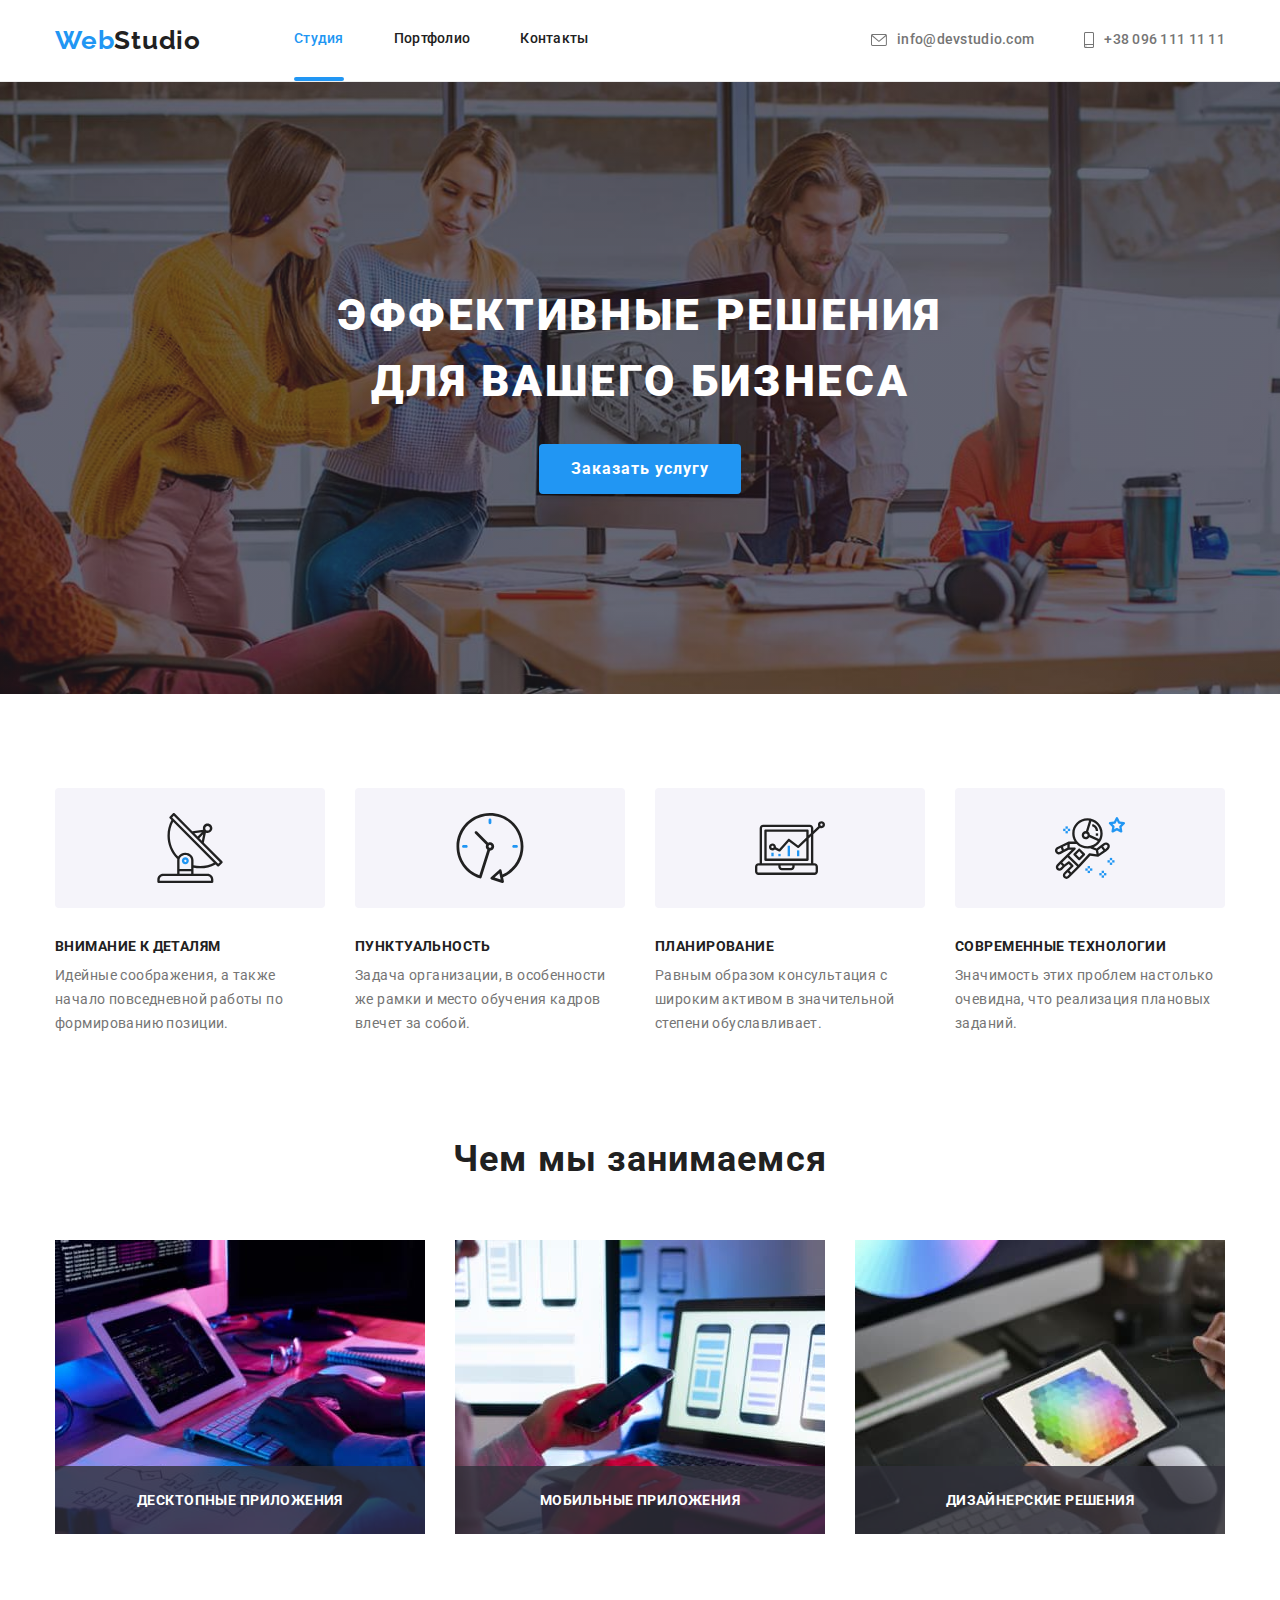
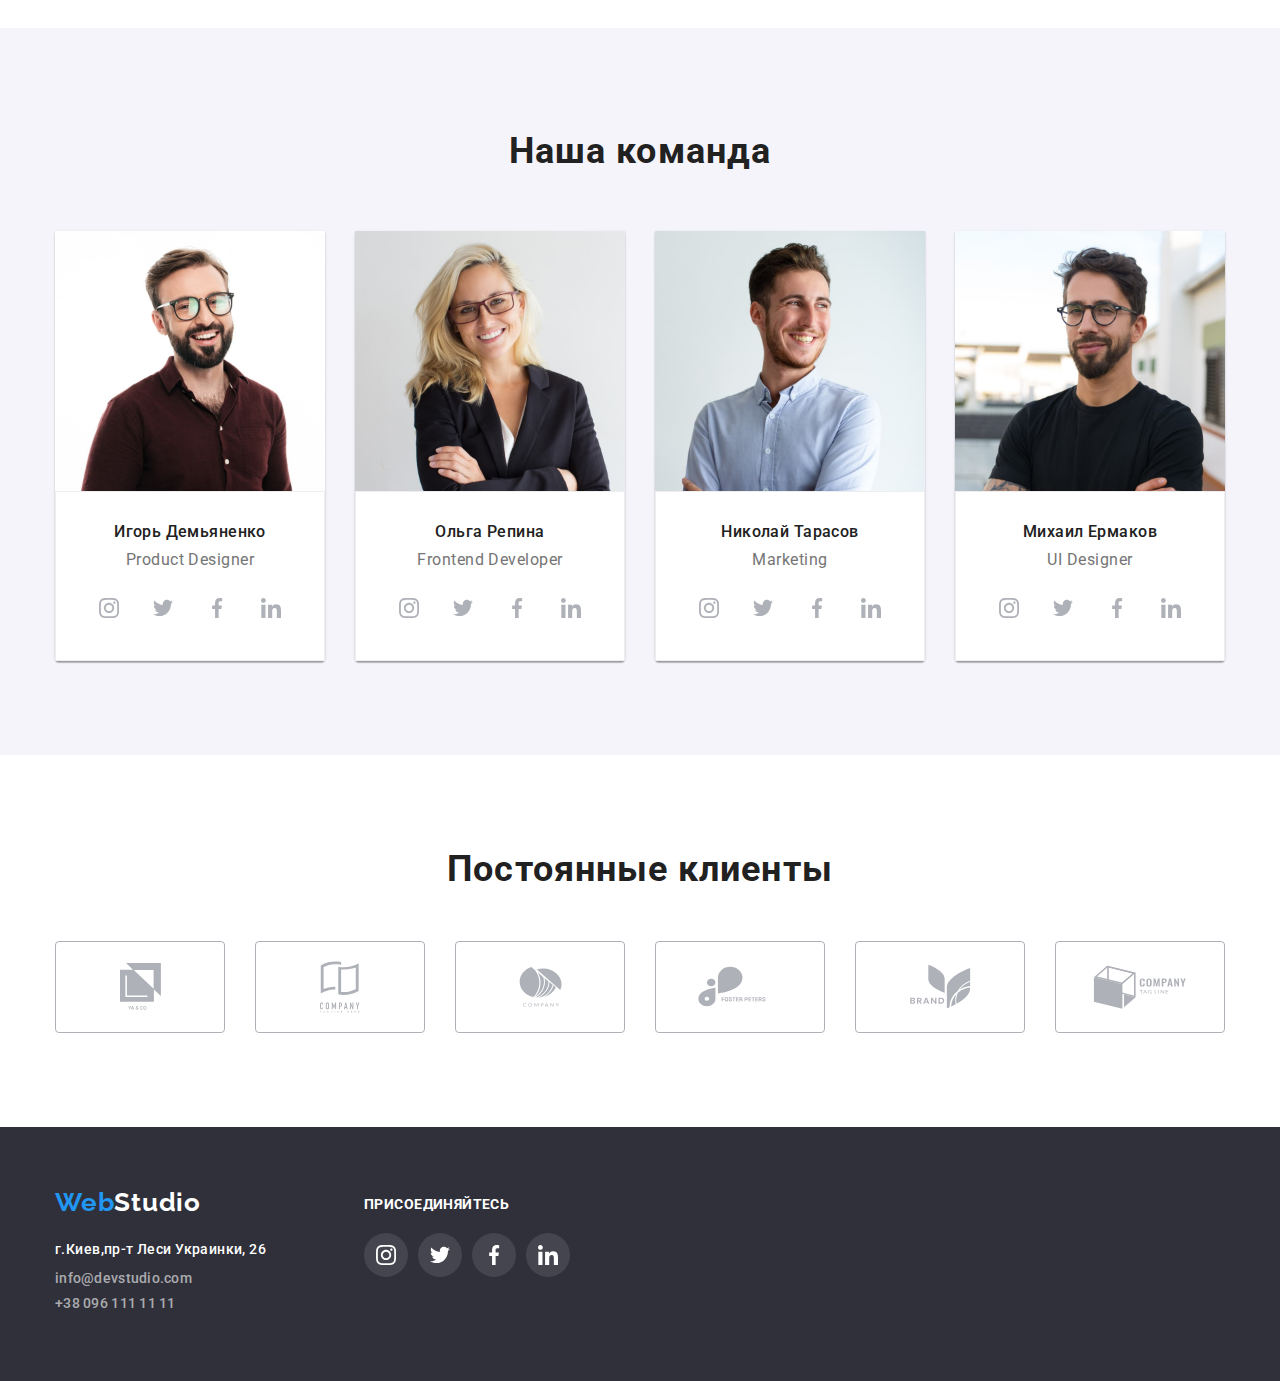
==== index.html @ a9af6336 "123" ====
<!DOCTYPE html>
<html lang="ru">

<head>
    <meta charset="UTF-8">
    <meta http-equiv="X-UA-Compatible" content="IE=edge">
    <meta name="viewport" content="width=device-width, initial-scale=1.0">
    <title>Web Studio</title>
    <link rel="stylesheet"
        href="https://cdnjs.cloudflare.com/ajax/libs/modern-normalize/1.0.0/modern-normalize.min.css" />
    <link rel="preconnect" href="https://fonts.gstatic.com">
    <link rel="preconnect" href="https://fonts.gstatic.com">
    <link
        href="https://fonts.googleapis.com/css2?family=Oleo+Script&family=Raleway:wght@700&family=Roboto:wght@400;500;700;900&display=swap"
        rel="stylesheet">

    <link rel="stylesheet" href="./style.css/style.css">
</head>

<body>
    <header class="header">
        <div class="section">
            <nav class="nav">

                <a href="./index.html" class="logo"><span class="logo-web">Web</span><span
                        class="logo-studio">Studio</span></a>
                <ul class="menu">
                    <li><a href="./index.html" class="current">Студия</a></li>
                    <li><a href="./pages/portfolio.html">Портфолио</a></li>
                    <li><a href="">Контакты</a></li>
                </ul>

            </nav>
            <a href="mailto:info@devstudio.com" class="telma-item"><svg class="telma-icon" width="16" height="12">
                    <use href="./icons/symbol-defs.svg#icon-envelope"></use>
                </svg> info@devstudio.com</a>
            <a href="tel:+380961111111" class="telma-item"><svg class="telma-icon" width="10" height="16">
                    <use href="./icons/symbol-defs.svg#icon-smartphone"></use>
                </svg> +38 096 111 11 11</a>
        </div>
    </header>
    <main>
        <div data-modal class="backdrop is-hidden">
            <div class="modal">
                <button data-modal-close type="button" class="exit">X</button>
            </div>
        </div>
        <section class="hero-section hero-bg">
            <div class="section">
                <h1 class="h1">Эффективные решения для вашего бизнеса</h1>
                <button data-modal-open type="button" class="h1-button">
                    <div class="h1-text">Заказать услугу </div>

                </button>
            </div>
        </section>
        <!-- <h2>Наши достоинства</h2> -->

        <section class="section-one">
            <div class="section">
                <ul class="worhy">
                    <li class="worhy-items">
                        <div class="dignity-svg"><svg class="dignity-icon" width="70" height="70">
                                <use href="./icons/symbol-defs.svg#icon-antenna-1-1"></use>
                            </svg></div>
                        <div class="worhy-h-p">
                            <h3 class="dignity-li">Внимание к деталям</h3>
                            <p> Идейные соображения, а также начало повседневной работы по
                                формированию
                                позиции.</p>
                        </div>
                    </li>
                    <li class="worhy-items">
                        <div class="dignity-svg"><svg class="dignity-icon" width="70" height="70">
                                <use href="./icons/symbol-defs.svg#icon-clock-1-1"></use>
                            </svg></div>
                        <div class="worhy-h-p">
                            <h3 class="dignity-li">Пунктуальность</h3>
                            <p> Задача организации, в особенности же рамки и место обучения кадров влечет
                                за
                                собой.</p>
                        </div>
                    </li>
                    <li class="worhy-items">
                        <div class="dignity-svg"><svg class="dignity-icon" width="70" height="70">
                                <use href="./icons/symbol-defs.svg#icon-diagram-1-1"></use>
                            </svg></div>
                        <div class="worhy-h-p">
                            <h3 class="dignity-li">Планирование</h3>
                            <p> Равным образом консультация с широким активом в значительной степени
                                обуславливает.</p>
                        </div>
                    </li>
                    <li class="worhy-items">
                        <div class="dignity-svg"><svg class="dignity-icon" width="70" height="70">
                                <use href="./icons/symbol-defs.svg#icon-astronaut-1-1"></use>
                            </svg></div>
                        <div class="worhy-h-p">
                            <h3 class="dignity-li">Современные технологии</h3>
                            <p> Значимость этих проблем настолько очевидна, что реализация
                                плановых
                                заданий.</p>
                        </div>
                    </li>

                </ul>
            </div>
        </section>
        <section class="section-two">
            <div class="section">
                <h2 class="h2">Чем мы занимаемся</h2>

                <ul class="work-foto">
                    <li class="foto"><img src="./images/work1.jpg" width="370" alt="Чёт печатает">
                        <div class="p-hero">Десктопные приложения</div>
                    </li>
                    <li class="foto"><img src="./images/work2.jpg" width="370" alt="Выбираем фон для смартфона">
                        <div class="p-hero">Мобильные приложения</div>
                    </li>
                    <li class="foto"><img src="./images/work3.jpg" width="370" alt="Выбирает цвет карандаша">
                        <div class="p-hero">Дизайнерские решения</div>
                    </li>
                </ul>
            </div>
        </section>
        <section class="section-thre">
            <div class="section">
                <h2 class="h2">Наша команда</h2>

                <ul class="team">
                    <li class="team-foto">
                        <img src="./images/team/igor.jpg" width="270" alt="Product Designer">
                        <div class="team-hp">
                            <h3 class="team-name">Игорь Демьяненко</h3>
                            <p lang="en" class="team-p">Product Designer</p>

                            <ul class="soc-list">
                                <li class="soc-icon-item">
                                    <a href="#" class="soc-icon-link" rel="noreferrer noopener"><svg class="soc-icon"
                                            width="20px" height="20px">
                                            <use href="./icons/symbol-defs.svg#icon-instagram-2-1"></use>
                                        </svg></a>
                                </li>
                                <li class="soc-icon-item">
                                    <a href="#" class="soc-icon-link" rel="noreferrer noopener"><svg class="soc-icon"
                                            width="20px" height="20px">
                                            <use href="./icons/symbol-defs.svg#icon-twitter-1-1"></use>
                                        </svg></a>
                                </li>
                                <li class="soc-icon-item">
                                    <a href="#" class="soc-icon-link" rel="noreferrer noopener"><svg class="soc-icon"
                                            width="20px" height="20px">
                                            <use href="./icons/symbol-defs.svg#icon-facebook-1-1"></use>
                                        </svg></a>
                                </li>
                                <li class="soc-icon-item">
                                    <a href="#" class="soc-icon-link" rel="noreferrer noopener"><svg class="soc-icon"
                                            width="20px" height="20px">
                                            <use href="./icons/symbol-defs.svg#icon-linkedin-1-1"></use>
                                        </svg></a>
                                </li>
                            </ul>
                        </div>
                    </li>
                    <li class="team-foto">
                        <img src="./images/team/ol6ga.jpg" width="270" alt="Frontend Developer">
                        <div class="team-hp">
                            <h3 class="team-name">Ольга Репина</h3>
                            <p lang="en" class="team-p">Frontend Developer</p>
                            <ul class="soc-list">
                                <li class="soc-icon-item">
                                    <a href="#" class="soc-icon-link rel=" noreferrer noopener""><svg class="soc-icon"
                                            width="20px" height="20px">
                                            <use href="./icons/symbol-defs.svg#icon-instagram-2-1"></use>
                                        </svg></a>
                                </li>
                                <li class="soc-icon-item">
                                    <a href="#" class="soc-icon-link" rel="noreferrer noopener"><svg class="soc-icon"
                                            width="20px" height="20px">
                                            <use href="./icons/symbol-defs.svg#icon-twitter-1-1"></use>
                                        </svg></a>
                                </li>
                                <li class="soc-icon-item">
                                    <a href="#" class="soc-icon-link" rel="noreferrer noopener"><svg class="soc-icon"
                                            width="20px" height="20px">
                                            <use href="./icons/symbol-defs.svg#icon-facebook-1-1"></use>
                                        </svg></a>
                                </li>
                                <li class="soc-icon-item">
                                    <a href="#" class="soc-icon-link" rel="noreferrer noopener"><svg class="soc-icon"
                                            width="20px" height="20px">
                                            <use href="./icons/symbol-defs.svg#icon-linkedin-1-1"></use>
                                        </svg></a>
                                </li>
                            </ul>
                        </div>

                    </li>
                    <li class="team-foto">
                        <img src="./images/team/nikolay.jpg" width="270" alt="Marketing">
                        <div class="team-hp">
                            <h3 class="team-name">Николай Тарасов</h3>
                            <p lang="en" class="team-p">Marketing</p>
                            <ul class="soc-list">
                                <li class="soc-icon-item">
                                    <a href="#" class="soc-icon-link" rel="noreferrer noopener"><svg class="soc-icon"
                                            width="20px" height="20px">
                                            <use href="./icons/symbol-defs.svg#icon-instagram-2-1"></use>
                                        </svg></a>
                                </li>
                                <li class="soc-icon-item">
                                    <a href="#" class="soc-icon-link" rel="noreferrer noopener"><svg class="soc-icon"
                                            width="20px" height="20px">
                                            <use href="./icons/symbol-defs.svg#icon-twitter-1-1"></use>
                                        </svg></a>
                                </li>
                                <li class="soc-icon-item">
                                    <a href="#" class="soc-icon-link" rel="noreferrer noopener"><svg class="soc-icon"
                                            width="20px" height="20px">
                                            <use href="./icons/symbol-defs.svg#icon-facebook-1-1"></use>
                                        </svg></a>
                                </li>
                                <li class="soc-icon-item">
                                    <a href="#" class="soc-icon-link" rel="noreferrer noopener"><svg class="soc-icon"
                                            width="20px" height="20px">
                                            <use href="./icons/symbol-defs.svg#icon-linkedin-1-1"></use>
                                        </svg></a>
                                </li>
                            </ul>
                        </div>
                    </li>
                    <li class="team-foto">
                        <img src="./images/team/mixaH9.jpg" width="270" alt="UI Designer">
                        <div class="team-hp">
                            <h3 class="team-name">Михаил Ермаков</h3>
                            <p lang="en" class="team-p">UI Designer</p>
                            <ul class="soc-list">
                                <li class="soc-icon-item">
                                    <a href="#" class="soc-icon-link" rel="noreferrer noopener"><svg class="soc-icon"
                                            width="20px" height="20px">
                                            <use href="./icons/symbol-defs.svg#icon-instagram-2-1"></use>
                                        </svg></a>
                                </li>
                                <li class="soc-icon-item">
                                    <a href="#" class="soc-icon-link" rel="noreferrer noopener"><svg class="soc-icon"
                                            width="20px" height="20px">
                                            <use href="./icons/symbol-defs.svg#icon-twitter-1-1"></use>
                                        </svg></a>
                                </li>
                                <li class="soc-icon-item">
                                    <a href="#" class="soc-icon-link" rel="noreferrer noopener"><svg class="soc-icon"
                                            width="20px" height="20px">
                                            <use href="./icons/symbol-defs.svg#icon-facebook-1-1"></use>
                                        </svg></a>
                                </li>
                                <li class="soc-icon-item">
                                    <a href="#" class="soc-icon-link" rel="noreferrer noopener"><svg class="soc-icon"
                                            width="20px" height="20px">
                                            <use href="./icons/symbol-defs.svg#icon-linkedin-1-1"></use>
                                        </svg></a>
                                </li>
                            </ul>
                        </div>
                    </li>
                </ul>
            </div>
        </section>
        <section class="my-clients">
            <div class="section">
                <h2 class="my-clients-h2">Постоянные клиенты</h2>
                <ul class="clients">
                    <li class="clients-item"><a href="#" class="clients-link" rel="noreferrer noopener">
                            <svg class="clients-icon" width="41" height="47">
                                <use href="./icons/symbol-defs.svg#icon-group-1"></use>
                            </svg></a></li>
                    <li class="clients-item"><a href="#" class="clients-link" rel="noreferrer noopener">
                            <svg class="clients-icon" width="40" height="52">
                                <use href="./icons/symbol-defs.svg#icon-group-1-1"></use>
                            </svg></a></li>
                    <li class="clients-item"><a href="#" class="clients-link" rel="noreferrer noopener">
                            <svg class="clients-icon" width="43" height="41">
                                <use href="./icons/symbol-defs.svg#icon-group-2-1"></use>
                            </svg></a></li>
                    <li class="clients-item"><a href="#" class="clients-link" rel="noreferrer noopener"><svg
                                class="clients-icon" width="84" height="41">
                                <use href="./icons/symbol-defs.svg#icon-group-3-1"></use>
                            </svg></a></li>
                    <li class="clients-item"><a href="#" class="clients-link" rel="noreferrer noopener">
                            <svg class="clients-icon" width="63" height="45">
                                <use href="./icons/symbol-defs.svg#icon-group-4-1"></use>
                            </svg></a></li>
                    <li class="clients-item"><a href="#" class="clients-link" rel="noreferrer noopener">
                            <svg class="clients-icon" width="94" height="44">
                                <use href="./icons/symbol-defs.svg#icon-group-5-1"></use>
                            </svg></a></li>
                </ul>
            </div>
        </section>
    </main>
    <footer class="footer">
        <div class="section">
            <div class="footer-addres">

                <a href="./index.html" class="logo"><span class="logo-web">Web</span><span
                        class="logo-studio">Studio</span></a>

                <address>
                    <a href="https://goo.gl/maps/wHTxwDvzceps6cKY9" target="_blank" rel="noreferrer noopener"
                        class="addres" rel="noreferrer noopener">г.Киев,пр-т
                        Леси Украинки, 26
                    </a>
                </address>

                <ul>
                    <li> <a href="mailto:info@devstudio.com" rel="noreferrer noopener">info@devstudio.com</a> </li>
                    <li><a href="tel:+380961111111" rel="noreferrer noopener">+38 096 111 11 11</a></li>
                </ul>
            </div>
            <div class="footer-soc">
                <p class="footer-p">присоединяйтесь</p>
                <ul class="soc-list">
                    <li class="footer-soc-icon-item">
                        <a href="#" class="footer-soc-icon-link" rel="noreferrer noopener"><svg class="footer-soc-icon"
                                width="20px" height="20px">
                                <use href="./icons/symbol-defs.svg#icon-instagram-2-1"></use>
                            </svg></a>
                    </li>
                    <li class="footer-soc-icon-item">
                        <a href="#" class="footer-soc-icon-link" rel="noreferrer noopener"><svg class="footer-soc-icon"
                                width="20px" height="20px">
                                <use href="./icons/symbol-defs.svg#icon-twitter-1-1"></use>
                            </svg></a>
                    </li>
                    <li class="footer-soc-icon-item">
                        <a href="#" class="footer-soc-icon-link" rel="noreferrer noopener"><svg class="footer-soc-icon"
                                width="20px" height="20px">
                                <use href="./icons/symbol-defs.svg#icon-facebook-1-1"></use>
                            </svg></a>
                    </li>
                    <li class="footer-soc-icon-item">
                        <a href="#" class="footer-soc-icon-link" rel="noreferrer noopener"><svg class="footer-soc-icon"
                                width="20px" height="20px">
                                <use href="./icons/symbol-defs.svg#icon-linkedin-1-1"></use>
                            </svg></a>
                    </li>
                </ul>
            </div>
        </div>
    </footer>
    <script src="./modal.js">
    </script>
</body>

</html>
---- style.css/style.css ----
:root {
  --hero-font: 'Roboto', sans-serif;
  --logo-font: 'Raleway', sans-serif;
  --hero-cl: #ffffff;
  --a-focus-cl: #2196f3;
  --h-and-li-cl: #212121;
  --background-header: #ffffff;
  --background-footer: #2f303a;
  --body-cl: #757575;
  --worhy-items: 4;
  --background: #2f303a;
  --work-foto: 3;
  --team-foto: 4;
  --bg: #e5e5e5;
  --bg-team: #f5f4fa;
  --services-button: 5;
  --services-item: 3;
}

body {
  font-family: var(--hero-font);
  font-size: 14px;
  line-height: 1.71;
  letter-spacing: 0.03em;
  color: var(--body-cl);
}

header {
  border-bottom: 1px solid #ececec;
  background-color: var(--background-header);
}
footer {
  background-color: var(--background-footer);
}
footer a {
  color: rgba(255, 255, 255, 0.6);
}
.addres {
  color: var(--background-header);
  font-family: var(--hero-font);
  font-style: normal;
  font-size: 14px;
  line-height: 1.71;
  letter-spacing: 0.03em;
}

a:focus,
a:hover {
  color: var(--a-focus-cl);
}
button:focus,
button:hover {
  box-shadow: 0px 3px 1px rgba(0, 0, 0, 0.1), 0px 1px 2px rgba(0, 0, 0, 0.08),
    0px 2px 2px rgba(0, 0, 0, 0.12);
  color: var(--hero-cl);
  background: var(--a-focus-cl);
  border-radius: 4px;
}
footer a {
  color: rgba(255, 255, 255, 0.6);
  text-decoration: none;
  font-weight: 500;
  font-family: var(--hero-font);
  font-weight: 500;
  font-size: 14px;
  line-height: 1.14;
  letter-spacing: 0.02em;
}
header li a {
  transition-property: background-color, color;
  transition-duration: 250ms;
  transition-timing-function: cubic-bezier(0.4, 0, 0.2, 1);
  color: var(--h-and-li-cl);
  text-decoration: none;
  font-weight: 500;
  font-family: var(--hero-font);
  font-size: 14px;
  line-height: 1.14;
  letter-spacing: 0.02em;
}

header a {
  color: var(--body-cl);
  text-decoration: none;
  font-weight: 500;
  font-family: var(--hero-font);
  font-size: 14px;
  line-height: 1.14;
  letter-spacing: 0.02em;
}

button {
  padding: 6px 22px 6px 22px;
  border: 0px;
  font-weight: 500;
  cursor: pointer;
  font-family: var(--hero-font);
  font-size: 16px;
  line-height: 1.62;
  letter-spacing: 0.03em;
  cursor: pointer;
  background: #f5f4fa;
  border-radius: 4px;
  transition-property: background-color, color, fill;
  transition-duration: 250ms;
  transition-timing-function: cubic-bezier(0.4, 0, 0.2, 1);
}
a {
  text-decoration: none;
}

.logo-web {
  font-family: var(--logo-font);
  font-weight: 700;
  font-size: 26px;
  line-height: 1.19;
  letter-spacing: 0.03em;
  color: var(--a-focus-cl);
}
.logo-studio {
  font-family: var(--logo-font);
  font-weight: 700;
  font-size: 26px;
  line-height: 1.19;
  letter-spacing: 0.03em;
  color: var(--h-and-li-cl);
}
footer .logo-studio {
  color: var(--hero-cl);
}

.h1 {
  font-family: var(--hero-font);
  font-weight: 900;
  font-size: 44px;
  line-height: 1.5;
  text-transform: uppercase;
  text-align: center;
  letter-spacing: 0.06em;
  color: var(--hero-cl);
}
.h1-button {
  font-family: var(--hero-font);
  font-weight: 700;
  font-size: 16px;
  line-height: 1.87;
  letter-spacing: 0.06em;
  color: var(--hero-cl);
  background: #2196f3;
  box-shadow: 0px 4px 4px rgba(0, 0, 0, 0.15);
  border-radius: 4px;
}
.backdrop {
  position: fixed;
  top: 0;
  left: 0;
  z-index: 100;
  backdrop-filter: blur(3px);
  background-color: rgba(0, 0, 0, 0.4);
  width: 100%;
  height: 100%;
}
.modal {
  position: relative;
  width: 520px;
  height: 580px;
  top: 50%;
  left: 50%;
  transform: translate(-50%, -50%);
  background-color: #fff;
}
.exit {
  top: 0;
  right: 0;
  margin-right: 8px;
  margin-top: 8px;
  position: fixed;
  border-radius: 50%;
  color: black;
  border: 1px solid rgba(0, 0, 0, 0.1);
  width: 30px;
  height: 30px;
  padding: 0px;
  background-color: #fff;
}
.is-hidden {
  transition-property: opacity;
  transition-duration: 250ms;
  transition-timing-function: cubic-bezier(0.4, 0, 0.2, 1);
  opacity: 0;
  pointer-events: none;
}

.is-hidden:hover {
  opacity: 1;
}

.hero-section {
  display: flex;
  padding-bottom: 200px;
  padding-top: 200px;
}
.hero-bg {
  max-width: 1600px;
  margin-left: auto;
  margin-right: auto;
  background-image: linear-gradient(
      rgba(47, 48, 58, 0.4),
      rgba(47, 48, 58, 0.4)
    ),
    url('../images/hero-fon.jpg');

  background-repeat: no-repeat;
  background-position: center;
  background-size: cover;
}
.dignity-li {
  font-family: var(--hero-font);
  font-weight: 700;
  font-size: 14px;
  line-height: 1.15;
  letter-spacing: 0.03em;
  text-transform: uppercase;
  color: var(--h-and-li-cl);
}

.h2 {
  margin-bottom: 50px;
  font-family: var(--hero-font);
  font-weight: 700;
  font-size: 36px;
  line-height: 1.66;
  text-align: center;
  letter-spacing: 0.03em;
  color: var(--h-and-li-cl);
}

.team-name {
  font-family: var(--hero-font);
  font-weight: 500;
  font-size: 16px;
  line-height: 1.19;
  text-align: center;
  color: var(--h-and-li-cl);
  margin-bottom: 10px;
}
.team-p {
  font-family: var(--hero-font);
  font-size: 16px;
  line-height: 1.18;
  text-align: center;
  letter-spacing: 0.03em;
  margin-bottom: 16px;
}

.works {
  font-family: var(--hero-font);
  font-weight: 700;
  font-size: 18px;
  margin-bottom: 0px;
  line-height: 2;
  letter-spacing: 0.06em;
  color: var(--h-and-li-cl);
}
.works-p {
  color: black;
  margin-bottom: 0px;
  font-family: var(--hero-font);
  font-size: 16px;
  line-height: 1.87;
}

ul {
  list-style: none;
  padding-left: 0;
  margin: 0;
}

.current {
  color: var(--a-focus-cl);
}

.current::after {
  content: '';
  border: 2px solid var(--a-focus-cl);
  border-radius: 2px;
  position: relative;
  width: 100%;
  top: 27px;
  display: block;
  background-color: var(--a-focus-cl);
}

/* позиционирование */

html {
  box-sizing: border-box;
}

*,
*::before,
*::after {
  box-sizing: inherit;
}

h1,
h2,
h3,
p {
  margin-top: 0px;
  margin-bottom: 0px;
}
img {
  display: block;
  max-width: 100%;
  height: auto;
}

.section {
  width: 1200px;
  padding-left: 15px;
  padding-right: 15px;
  margin-left: auto;
  margin-right: auto;
}
.header .section {
  justify-content: flex-end;
  display: flex;
  align-content: center;
  padding-top: 25px;
  padding-bottom: 25px;
}

.telma-item {
  transition-property: background-color, color;
  transition-duration: 250ms;
  transition-timing-function: cubic-bezier(0.4, 0, 0.2, 1);
  margin-left: 50px;
  display: flex;
  align-items: center;
}
.header .nav {
  align-items: center;
  display: flex;
  margin-right: auto;
}

.logo {
  margin-right: 93px;
}

.h1 {
  margin-bottom: 30px;
  margin-left: auto;
  margin-right: auto;
  max-width: 700px;
}
.hero-section .section {
  padding-top: 0px;
  padding-bottom: 0px;
}

.h1-button {
  min-width: 200px;
  min-height: 50px;
  display: flex;
  align-items: center;
  padding: 10px 32px;
  margin-left: auto;
  margin-right: auto;
}

.menu {
  display: inline-flex;
}

.menu li:not(:last-child) {
  margin-right: 50px;
}

.section-one {
  padding-top: 94px;
  padding-bottom: 94px;
  justify-items: center;
}

.worhy {
  display: flex;
  flex-wrap: wrap;
  justify-content: space-between;
}

.worhy .worhy-items {
  flex-basis: calc((100% - 30px * var(--worhy-items)) / var(--worhy-items));
}

.dignity-li {
  margin-bottom: 0px;
  padding-bottom: 10px;
  margin-right: 30px;
}

.worhy-h-p:not(:last-child) {
  margin-right: 30px;
}

.work-foto {
  display: flex;
  flex-wrap: wrap;
  margin-left: -30px;
}
.p-hero {
  font-family: Roboto;
  font-weight: 700;
  font-size: 14px;
  line-height: 1.14;
  letter-spacing: 0.03em;
  color: #fff;
  display: inline-block;
  position: absolute;
  width: 100%;
  height: 23%;
  bottom: 0;
  left: 0;
  background: rgba(47, 48, 58, 0.8);
  text-transform: uppercase;
  text-align: center;
  padding-top: 27px;
  padding-bottom: 27px;
}
.foto {
  position: relative;
  margin-left: 30px;
  flex-basis: calc((100% - 30px * var(--work-foto)) / var(--work-foto));
}
.section-two .section {
  padding-right: 15px;
  padding-left: 15px;
}
.section-two {
  padding-bottom: 94px;
}
.team {
  display: flex;
  flex-wrap: wrap;
}
.team:last-child {
  margin-right: -30px;
}
.section-thre {
  background: #f5f4fa;
  padding-top: 94px;
  padding-bottom: 94px;
}

.team-foto {
  box-shadow: 0px 1px 3px rgba(0, 0, 0, 0.12), 0px 1px 1px rgba(0, 0, 0, 0.14),
    0px 2px 1px rgba(0, 0, 0, 0.2);
  text-align: center;
  background-color: #fff;
  max-width: 270px;
  box-shadow: 0px 1px 3px rgba(0, 0, 0, 0.12), 0px 1px 1px rgba(0, 0, 0, 0.14),
    0px 2px 1px rgba(0, 0, 0, 0.2);
  border-radius: 0px 0px 4px 4px;
  flex-basis: calc((100% - 30px * var(--team-foto)) / var(--team-foto));
}
.portfolio-link:hover,
.portfolio-link:focus {
  box-shadow: 0px 1px 1px rgba(0, 0, 0, 0.12), 0px 4px 4px rgba(0, 0, 0, 0.06),
    1px 4px 6px rgba(0, 0, 0, 0.16);
}
.portfolio-link {
  transition-property: box-shadow;
  transition-duration: 250ms;
  transition-timing-function: cubic-bezier(0.4, 0, 0.2, 1);
  display: block;
}
.position {
  overflow: hidden;
  position: relative;
}
.p-block {
  position: absolute;
  bottom: 0;
  width: 100%;
  padding: 63px 24px 63px 24px;
  background-color: rgba(33, 150, 243, 0.9);
  font-family: Roboto;
  font-size: 18px;
  line-height: 1.56;
  letter-spacing: 0.03em;
  color: #ffffff;
  transform: translateY(100%);
  transition-property: transform;
  transition-duration: 250ms;
  transition-timing-function: cubic-bezier(0.4, 0, 0.2, 1);
}
.services-item:hover .p-block {
  transform: translateY(0);
}
.team-foto:not(:first-child) {
  margin-left: 30px;
}

.bg {
  background-color: var(--bg);
}
.footer .section {
  display: flex;
}
.footer {
  padding-top: 60px;
  padding-bottom: 60px;
}

.footer .logo {
  padding-bottom: 20px;
}
.footer-addres a {
  transition-property: background-color, color;
  transition-duration: 250ms;
  transition-timing-function: cubic-bezier(0.4, 0, 0.2, 1);
  display: flex;
  padding-bottom: 9px;
}

.services-button {
  justify-content: center;
  flex-wrap: wrap;
  display: flex;
  margin-bottom: 50px;
}
.services-button .button:not(:first-child) {
  margin-left: 8px;
}

.section-services {
  padding-top: 94px;
  background: white;
  padding-bottom: 94px;
}
.services-ul {
  display: grid;
  grid-template-columns: 1fr 1fr 1fr;
  grid-gap: 30px;
}
.services-hp {
  border: 1px solid #eeeeee;
  padding-left: 24px;
  padding-top: 20px;
  padding-bottom: 20px;
}

.team-hp {
  padding-bottom: 30px;
  padding-top: 30px;
  flex-direction: column;
  display: flex;
  border: 1px solid #eeeeee;
}
.my-clients {
  padding-top: 94px;
  padding-bottom: 94px;
}
.my-clients-h2 {
  margin-bottom: 50px;
  font-family: var(--hero-font);
  font-weight: 700;
  font-size: 36px;
  line-height: 1.66;
  text-align: center;
  letter-spacing: 0.03em;
  color: var(--h-and-li-cl);
}
.clients {
  display: inline-flex;
  margin-right: -30px;
  flex-wrap: wrap;
}
.clients-item {
  width: 170px;
  height: 92px;
  margin-right: 30px;
}
.clients-link {
  transition-property: border, fill, color;
  transition-duration: 250ms;
  transition-timing-function: cubic-bezier(0.4, 0, 0.2, 1);
  border: 1px solid #afb1b8;
  border-radius: 4px;
  display: flex;
  justify-content: center;
  align-items: center;
  width: 100%;
  height: 100%;
  fill: #afb1b8;
}
.clients-icon {
  transition-property: border, fill, color;
  transition-duration: 250ms;
  transition-timing-function: cubic-bezier(0.4, 0, 0.2, 1);
}
.clients-link:focus .clients-icon,
.clients-link:hover .clients-icon {
  fill: var(--a-focus-cl);
}
.clients-link:hover,
.clients-link:focus {
  fill: var(--a-focus-cl);
  border: 1px solid var(--a-focus-cl);
}
.telma-icon {
  fill: currentColor;
  margin-right: 10px;
}
.my-clients-h2 {
  font-weight: 700;
  size: 36px;
  line-height: 1.16;
  letter-spacing: 0.03em;
}
.dignity-svg {
  display: flex;
  width: 270px;
  height: 120px;
  background: #f5f4fa;
  border-radius: 4px;
  justify-content: center;
  align-items: center;
  margin-bottom: 30px;
}

.soc-list {
  justify-content: center;
  display: inline-flex;
}
.soc-icon-item {
  width: 44px;
}

.soc-icon-item:not(:last-child) {
  margin-right: 10px;
}

.soc-icon-link {
  display: flex;
  align-items: center;
  justify-content: center;
  width: 100%;
  height: 44px;
  border-radius: 50%;
  background-color: var(--hero-cl);
  color: var(--a-focus-cl);
  transition-property: background-color, fill, color;
  transition-duration: 250ms;
  transition-timing-function: cubic-bezier(0.4, 0, 0.2, 1);
}
.soc-icon-link:focus .soc-icon,
.soc-icon-link:hover .soc-icon {
  fill: currentColor;
}
.soc-icon {
  fill: #afb1b8;
}
.soc-icon-link:focus,
.soc-icon-link:hover {
  background-color: var(--a-focus-cl);
  color: var(--hero-cl);
}
.footer-p {
  text-transform: uppercase;
  font-size: 14px;
  line-height: 1.14;
  margin-top: 10px;
  font-weight: 700;
  margin-bottom: 20px;
  color: var(--hero-cl);
}

.footer-addres {
  margin-right: 70px;
}

.footer-soc-icon-link {
  display: flex;
  align-items: center;
  justify-content: center;
  width: 100%;
  height: 44px;
  border-radius: 50%;
  background: rgba(255, 255, 255, 0.1);
  color: var(--a-focus-cl);
  transition-property: background-color, color, fill;
  transition-duration: 250ms;
  transition-timing-function: cubic-bezier(0.4, 0, 0.2, 1);
}
.footer-soc-icon-link:focus .footer-soc-icon,
.footer-soc-icon-link:hover .footer-soc-icon {
  fill: currentColor;
}
.footer-soc-icon {
  fill: var(--hero-cl);
}
.footer-soc-icon-link:focus,
.footer-soc-icon-link:hover {
  background-color: var(--a-focus-cl);
  color: var(--hero-cl);
}
.footer-soc-icon-item {
  width: 44px;
}

.footer-soc-icon-item:not(:last-child) {
  margin-right: 10px;
}
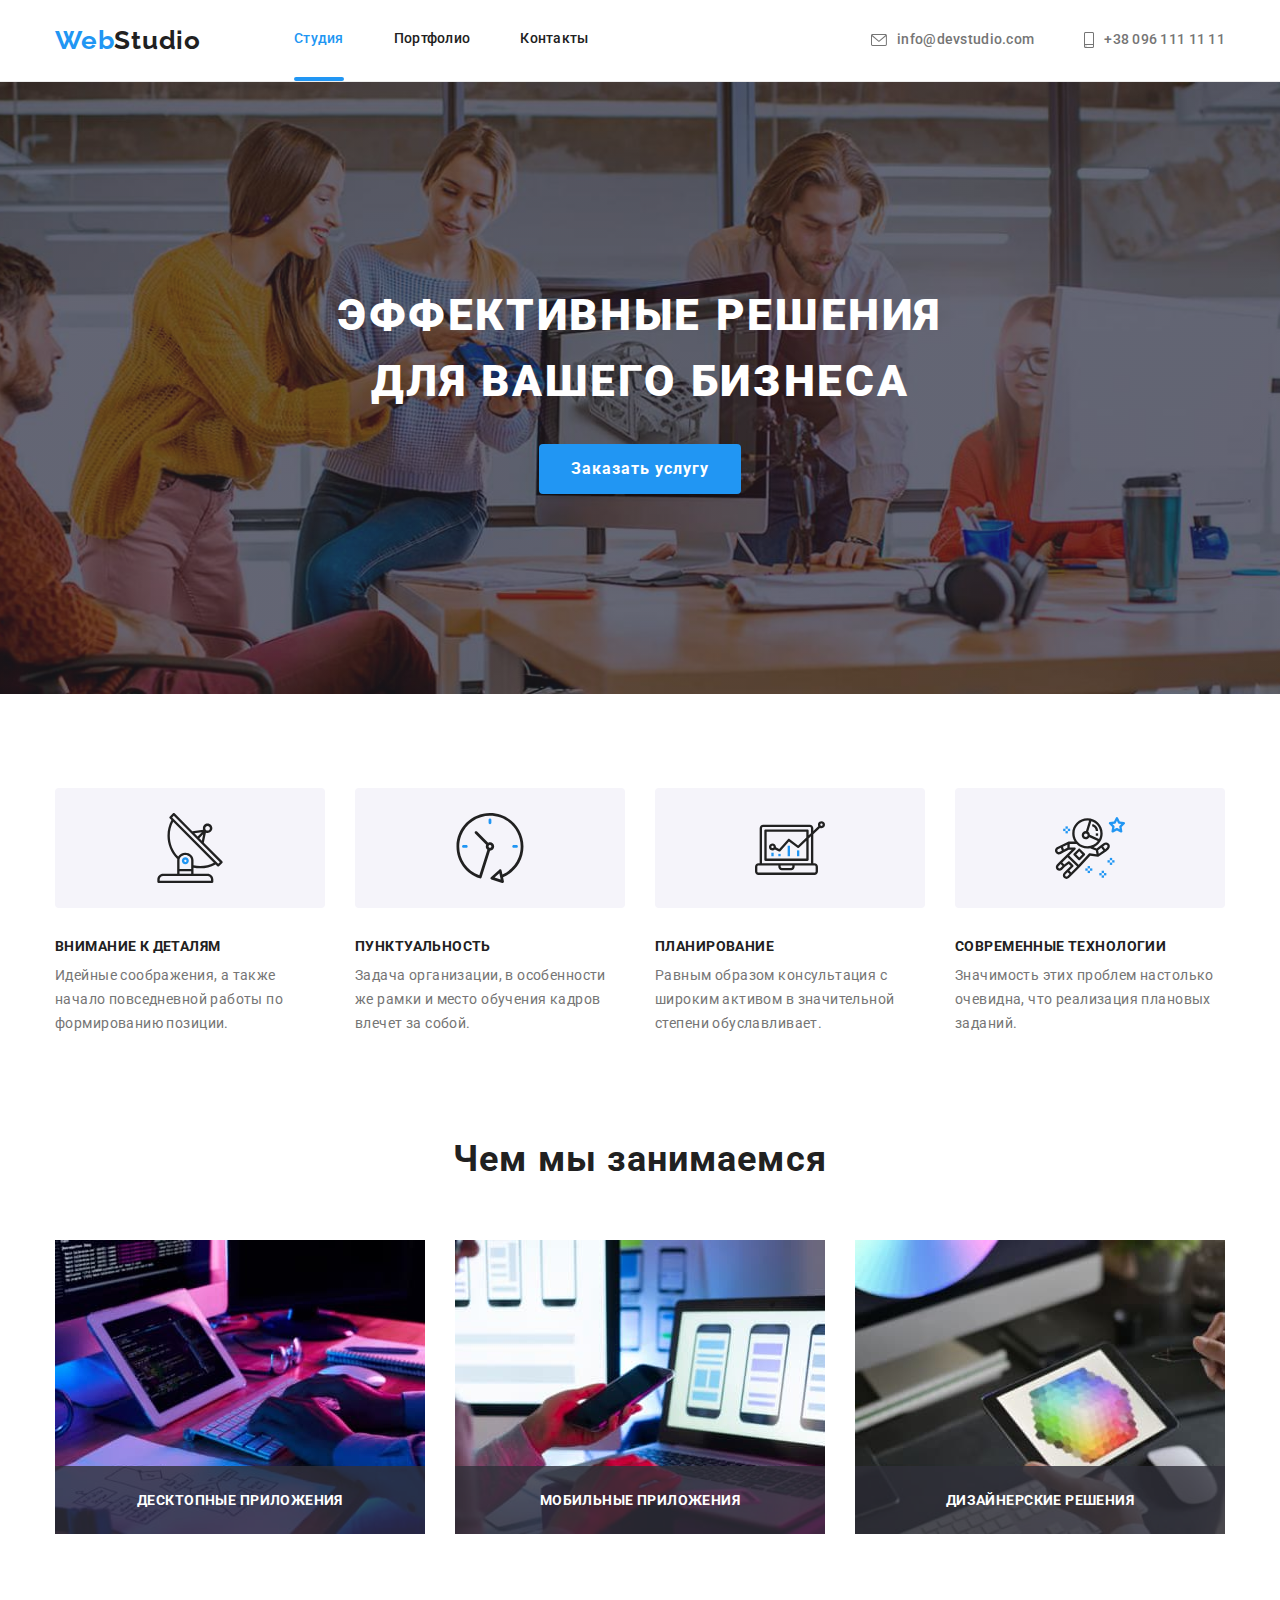
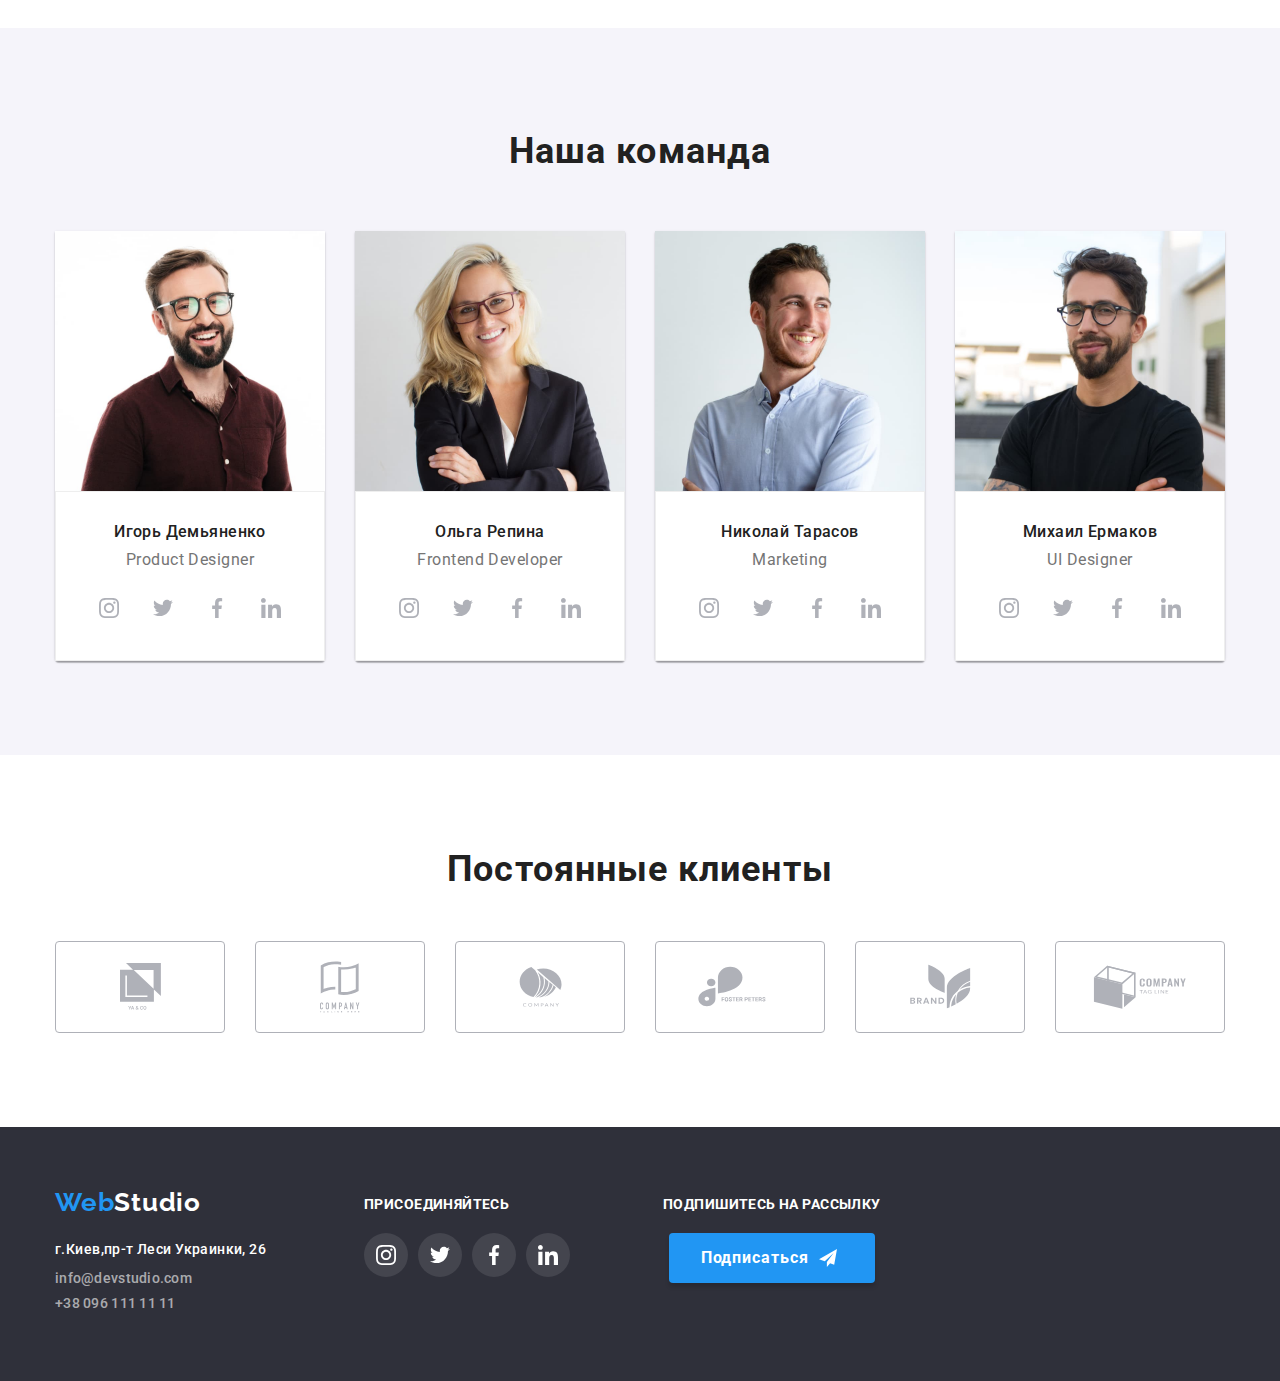
==== commit 8165dbb4: "123" ====
--- a/index.html
+++ b/index.html
@@ -345,6 +345,17 @@
                     </li>
                 </ul>
             </div>
+            <div class="footer-form">
+                <p class="footer-p">Подпишитесь на рассылку</p>
+                <button type="button" class="h1-button">
+                    <div class="h1-text">Подписаться</div>
+                    <svg width="24px" height="30px" class="button-icon">
+                        <use href="./icons/symbol-defs.svg#icon-telegram"></use>
+                    </svg>
+                </button>
+
+
+            </div>
         </div>
     </footer>
     <script src="./modal.js">
--- a/style.css/style.css
+++ b/style.css/style.css
@@ -56,6 +56,10 @@
   background: var(--a-focus-cl);
   border-radius: 4px;
 }
+.exit:focus,
+.exit:hover {
+  border-radius: 50%;
+}
 footer a {
   color: rgba(255, 255, 255, 0.6);
   text-decoration: none;
@@ -140,6 +144,8 @@
   color: var(--hero-cl);
 }
 .h1-button {
+  align-items: center;
+  justify-content: center;
   font-family: var(--hero-font);
   font-weight: 700;
   font-size: 16px;
@@ -680,7 +686,9 @@
 .footer-addres {
   margin-right: 70px;
 }
-
+.footer-soc {
+  margin-right: 93px;
+}
 .footer-soc-icon-link {
   display: flex;
   align-items: center;
@@ -713,3 +721,10 @@
 .footer-soc-icon-item:not(:last-child) {
   margin-right: 10px;
 }
+.footer-form {
+}
+
+.button-icon {
+  margin-left: 10px;
+  padding-top: 6px;
+}
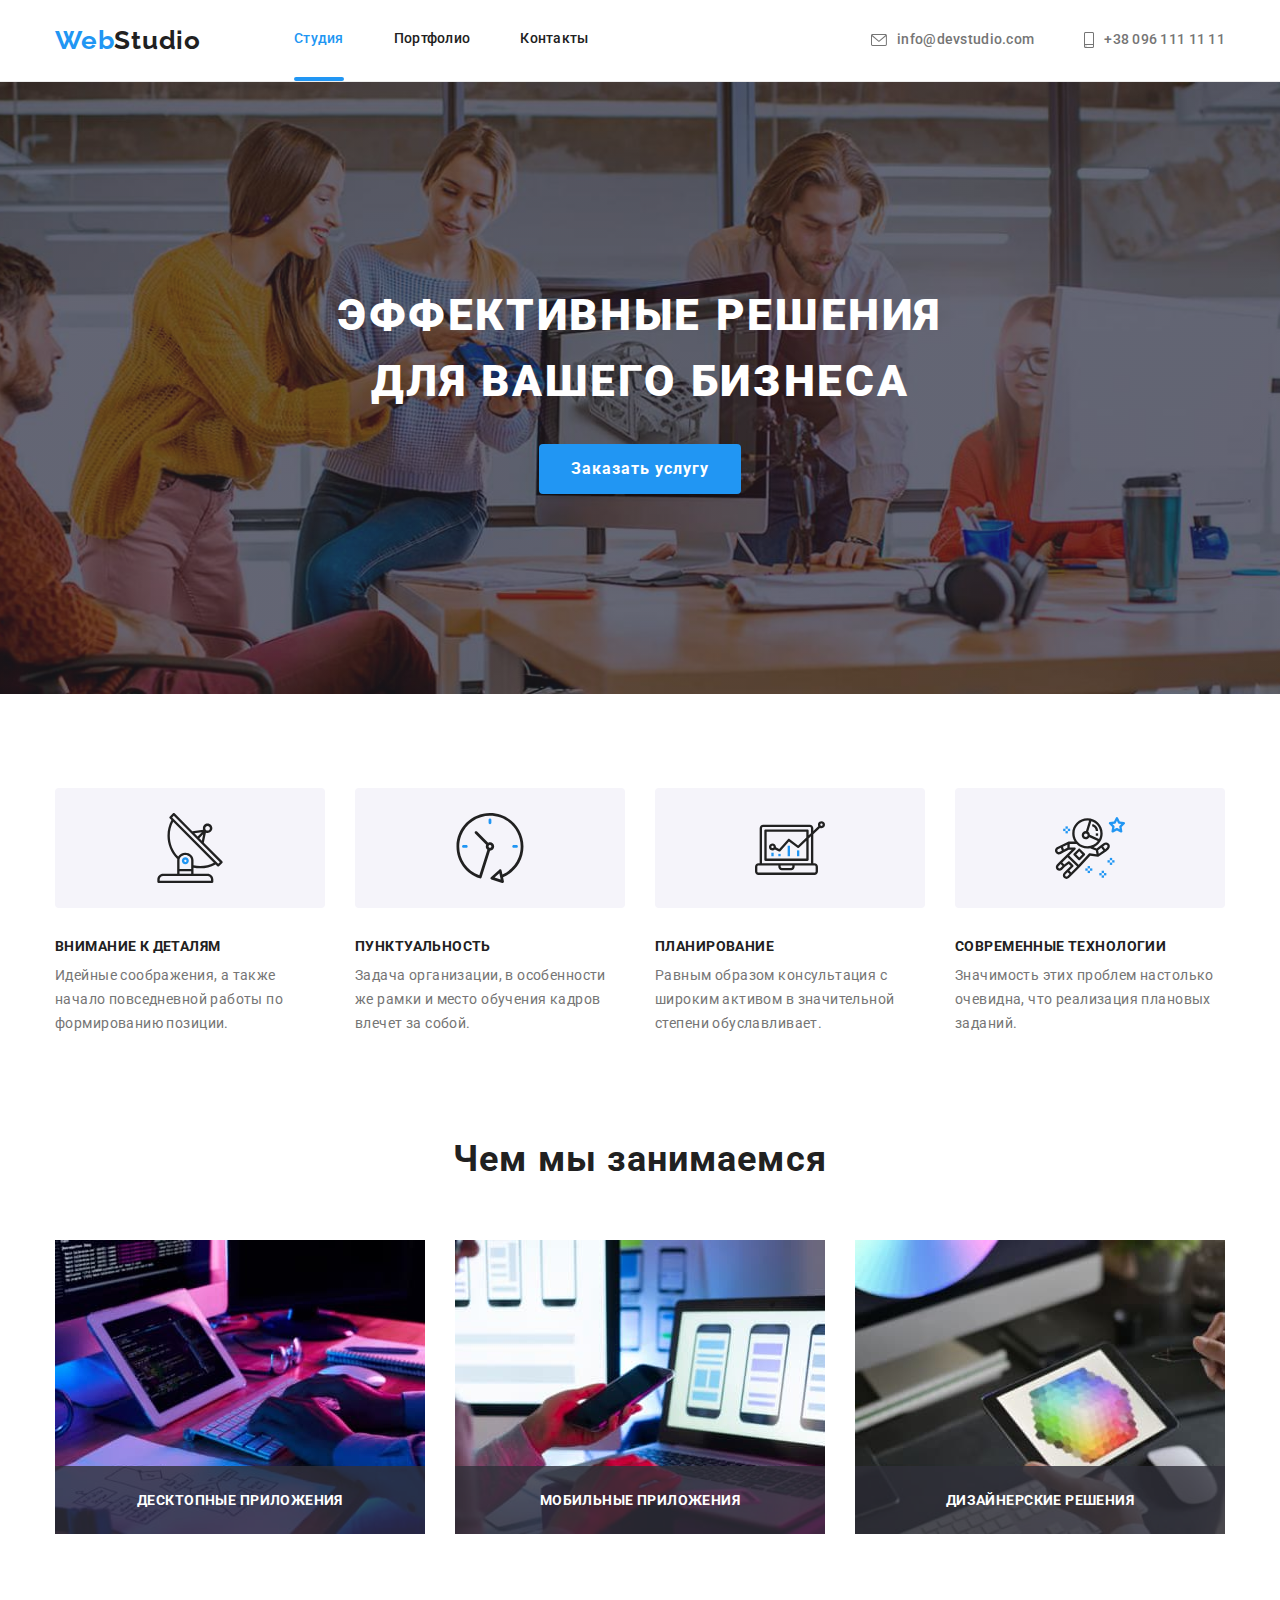
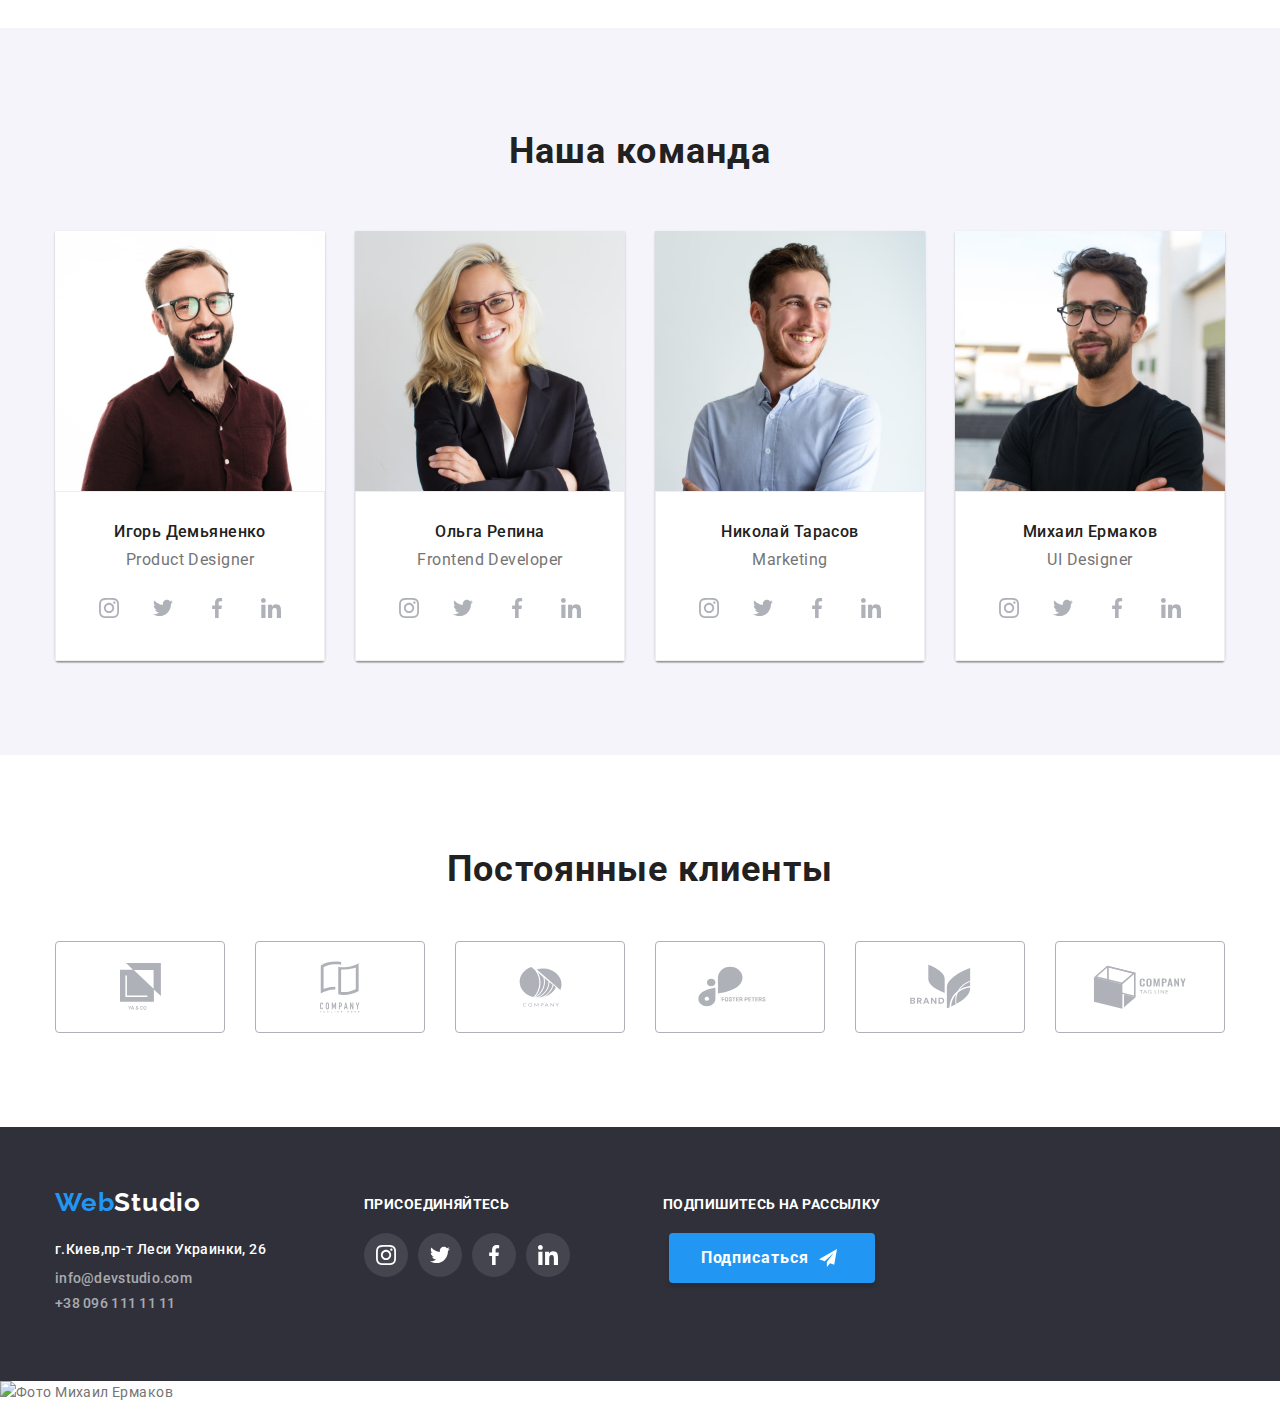
==== commit 027070d8: "Update index.html" ====
--- a/index.html
+++ b/index.html
@@ -361,5 +361,15 @@
     <script src="./modal.js">
     </script>
 </body>
+<picture>
+    <source srcset="./images/team/desktop/team-4-desktop.jpg 1x, ./images/team/desktop/team-4-desktop@2x.jpg 2x"
+        media="(min-width:1200px)">
+    <source srcset="./images/team/tablet/team-4-tablet.jpg 1x, ./images/team/tablet/team-4-tablet@2x.jpg 2x"
+        media="(min-width:768px)">
+    <source srcset="./images/team/mobile/team-4-mobile.jpg 1x, ./images/team/mobile/team-4-mobile@2x.jpg 2x"
+        media="(min-width:320px)">
+    <img class="team-list__img" src="./images/team/team-4-mobile.jpg" alt="Фото Михаил Ермаков"
+        aria-label="Михаил Ермаков">
+</picture>
 
 </html>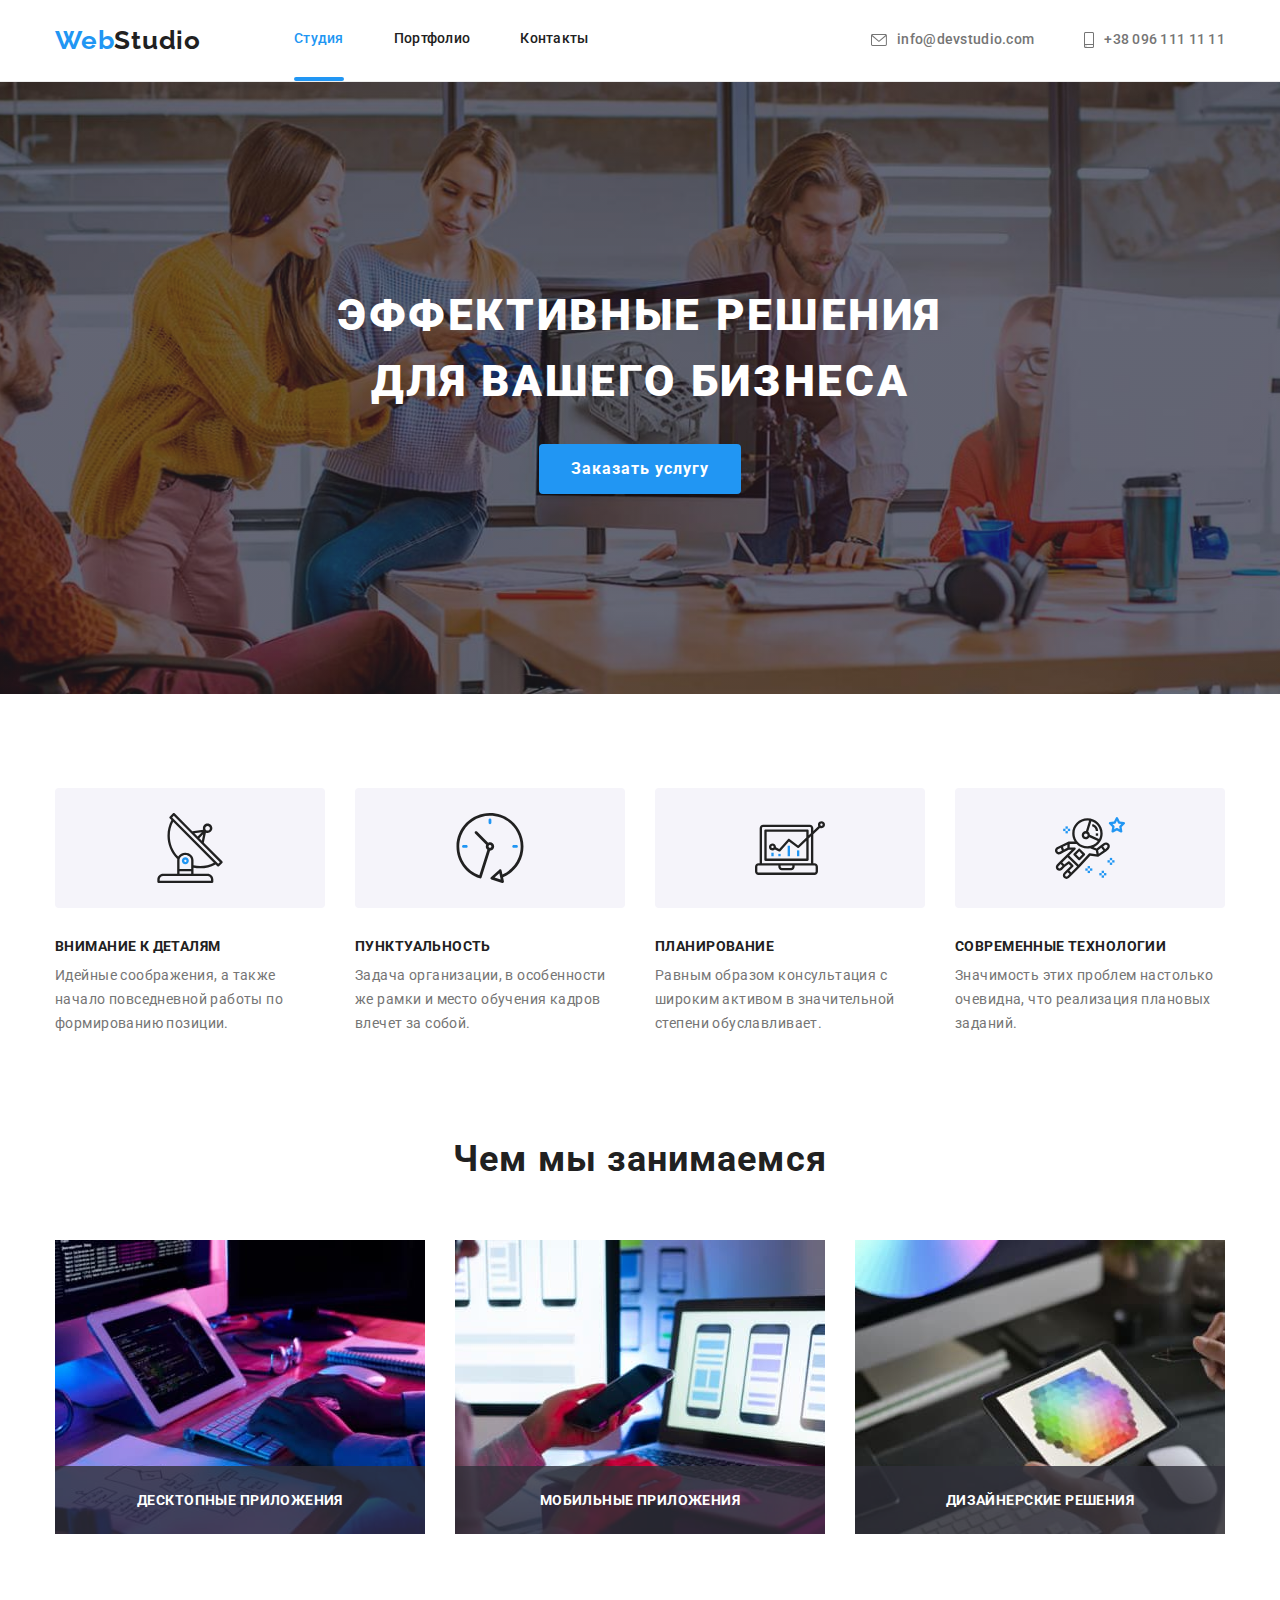
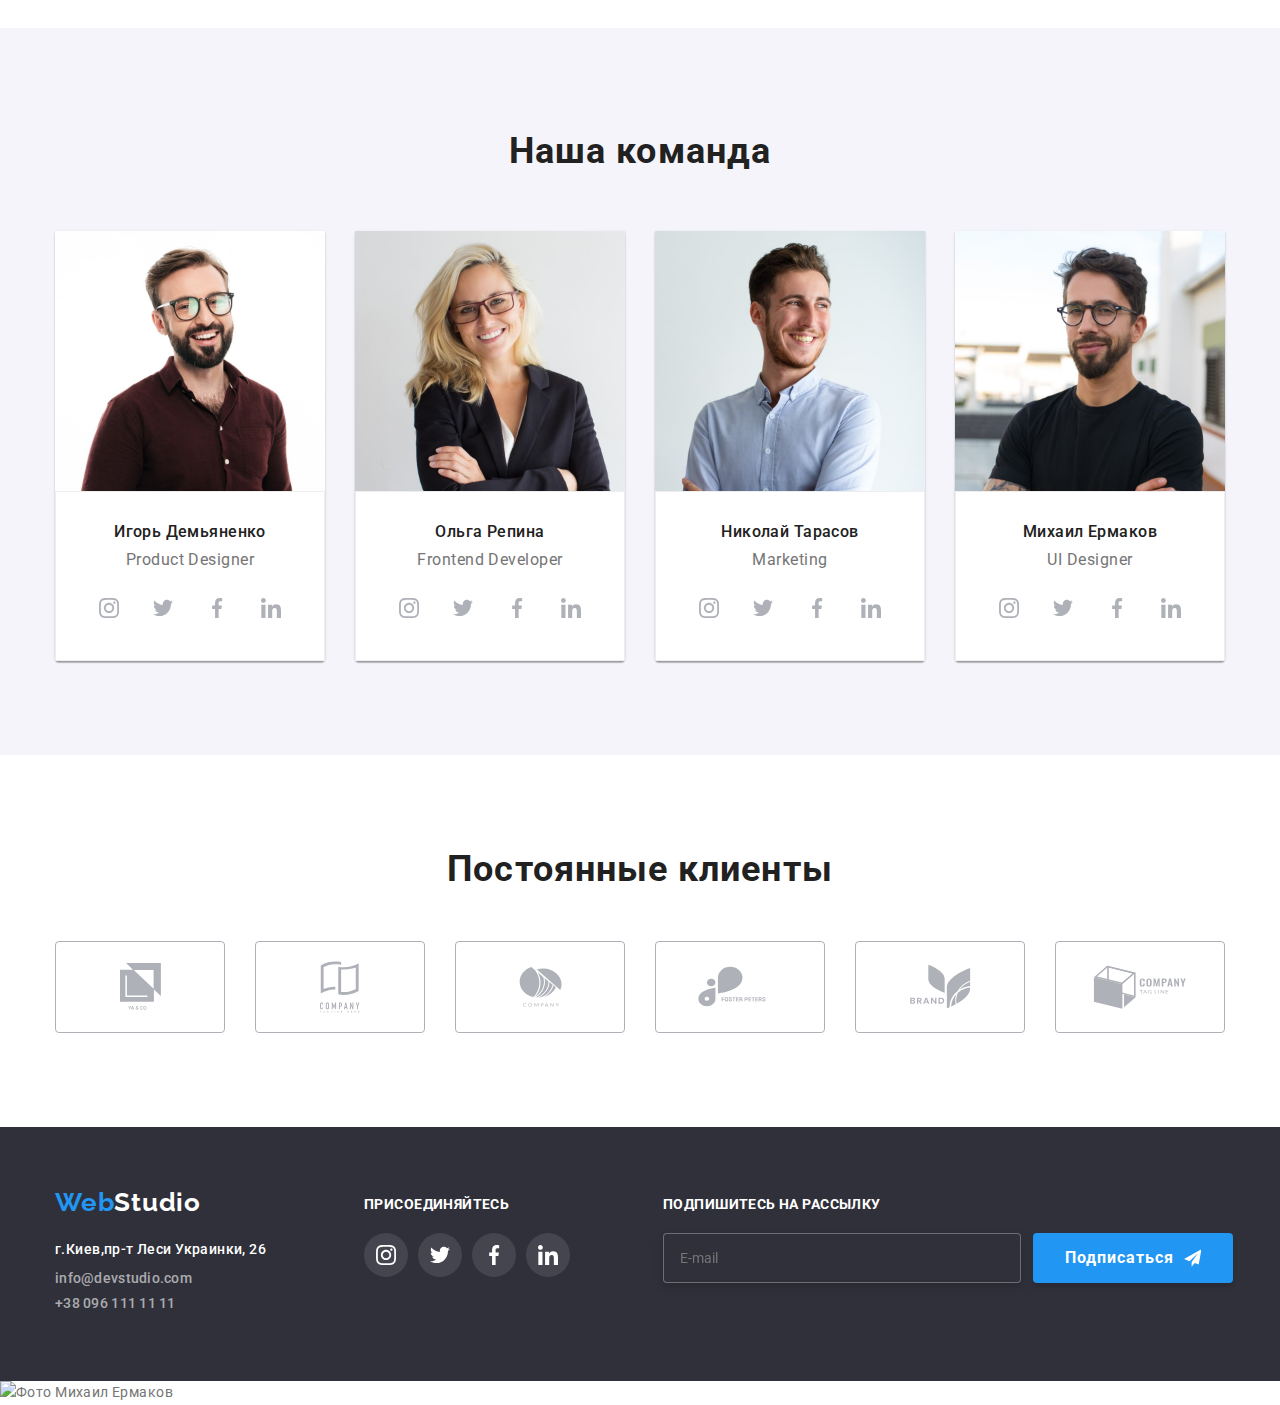
==== commit f74aa2d1: "4" ====
--- a/index.html
+++ b/index.html
@@ -31,7 +31,8 @@
                 </ul>
 
             </nav>
-            <a href="mailto:info@devstudio.com" class="telma-item"><svg class="telma-icon" width="16" height="12">
+            <a href="mailto:info@devstudio.com" class="telma-item">
+                <svg class="telma-icon" width="16" height="12">
                     <use href="./icons/symbol-defs.svg#icon-envelope"></use>
                 </svg> info@devstudio.com</a>
             <a href="tel:+380961111111" class="telma-item"><svg class="telma-icon" width="10" height="16">
@@ -41,16 +42,53 @@
     </header>
     <main>
         <div data-modal class="backdrop is-hidden">
-            <div class="modal">
+            <div class="form-modal">
+                <form class="form">
+                    <p class="form-title">Оставьте свои данные, мы вам перезвоним</p>
+                    <label for="form-name" class="form-name">
+                        <span class="form-name-position">Имя</span>
+                        <input type="text" id="form-name" class="prob">
+                        <svg class="icon-form-man" width="12" height="12">
+                            <use href="./icons/symbol-defs.svg#icon-form-man"></use>
+                        </svg>
+                    </label>
+                    <label for="form-tel" class="form-tel">
+                        <span class="form-name-position">Телефон</span>
+                        <input type="tel" id="form-tel" class="prob">
+                        <svg class="icon-form-man" width="13" height="13">
+                            <use href="./icons/symbol-defs.svg#icon-form-tel"></use>
+                        </svg>
+                    </label>
+                    <label for="form-email" class="form-email">
+                        Почта
+                        <input type="email" autocomplete="on" id="form-email" class="prob">
+                        <svg class="icon-form-man" width="15" height="12">
+                            <use href="./icons/symbol-defs.svg#icon-form-email"></use>
+                        </svg>
+                    </label>
+                    <label for="form-text" class="form-text">
+                        <span class="form-name-position">Комментарий</span>
+                        <textarea name="coment" id="form-text" placeholder="Введите текст" cols="30" rows="10"
+                            class="form-textarea prob"></textarea>
+
+                    </label>
+                    <label for="modal-policy" class="modal-policy">
+                        <input type="checkbox" id="modal-policy" class="input-policy">
+                        Соглашаюсь с рассылкой и принимаю
+                        <a href="#" class="link-policy">Условия договора</a>
+                    </label>
+                    <button type="submit" class="h1-button h1-text">
+                        Отправить
+                    </button>
+                </form>
                 <button data-modal-close type="button" class="exit">X</button>
             </div>
         </div>
         <section class="hero-section hero-bg">
             <div class="section">
                 <h1 class="h1">Эффективные решения для вашего бизнеса</h1>
-                <button data-modal-open type="button" class="h1-button">
-                    <div class="h1-text">Заказать услугу </div>
-
+                <button data-modal-open type="button" class="h1-button h1-text">
+                    Заказать услугу
                 </button>
             </div>
         </section>
@@ -169,7 +207,7 @@
                             <p lang="en" class="team-p">Frontend Developer</p>
                             <ul class="soc-list">
                                 <li class="soc-icon-item">
-                                    <a href="#" class="soc-icon-link rel=" noreferrer noopener""><svg class="soc-icon"
+                                    <a href="#" class="soc-icon-link" rel=" noreferrer noopener"><svg class="soc-icon"
                                             width="20px" height="20px">
                                             <use href="./icons/symbol-defs.svg#icon-instagram-2-1"></use>
                                         </svg></a>
@@ -306,7 +344,7 @@
 
                 <address>
                     <a href="https://goo.gl/maps/wHTxwDvzceps6cKY9" target="_blank" rel="noreferrer noopener"
-                        class="addres" rel="noreferrer noopener">г.Киев,пр-т
+                        class="addres">г.Киев,пр-т
                         Леси Украинки, 26
                     </a>
                 </address>
@@ -345,16 +383,18 @@
                     </li>
                 </ul>
             </div>
-            <div class="footer-form">
+            <div>
+
                 <p class="footer-p">Подпишитесь на рассылку</p>
-                <button type="button" class="h1-button">
-                    <div class="h1-text">Подписаться</div>
-                    <svg width="24px" height="30px" class="button-icon">
-                        <use href="./icons/symbol-defs.svg#icon-telegram"></use>
-                    </svg>
-                </button>
-
-
+                <div class="footer-form">
+                    <input type="email" placeholder="E-mail" class="fotter-input">
+                    <button type="submit" class="h1-text fotter-button">
+                        Подписаться
+                        <svg width="24px" height="24px" class="button-icon">
+                            <use href="./icons/symbol-defs.svg#icon-telegram"></use>
+                        </svg>
+                    </button>
+                </div>
             </div>
         </div>
     </footer>
--- a/style.css/style.css
+++ b/style.css/style.css
@@ -59,6 +59,8 @@
 .exit:focus,
 .exit:hover {
   border-radius: 50%;
+  color: #2196f3;
+  background-color: white;
 }
 footer a {
   color: rgba(255, 255, 255, 0.6);
@@ -155,6 +157,13 @@
   background: #2196f3;
   box-shadow: 0px 4px 4px rgba(0, 0, 0, 0.15);
   border-radius: 4px;
+  min-width: 200px;
+  min-height: 50px;
+  display: flex;
+  align-items: center;
+  padding: 10px 32px;
+  margin-left: auto;
+  margin-right: auto;
 }
 .backdrop {
   position: fixed;
@@ -175,6 +184,7 @@
   transform: translate(-50%, -50%);
   background-color: #fff;
 }
+
 .exit {
   top: 0;
   right: 0;
@@ -365,17 +375,6 @@
   padding-top: 0px;
   padding-bottom: 0px;
 }
-
-.h1-button {
-  min-width: 200px;
-  min-height: 50px;
-  display: flex;
-  align-items: center;
-  padding: 10px 32px;
-  margin-left: auto;
-  margin-right: auto;
-}
-
 .menu {
   display: inline-flex;
 }
@@ -674,6 +673,7 @@
   color: var(--hero-cl);
 }
 .footer-p {
+  display: block;
   text-transform: uppercase;
   font-size: 14px;
   line-height: 1.14;
@@ -721,10 +721,167 @@
 .footer-soc-icon-item:not(:last-child) {
   margin-right: 10px;
 }
-.footer-form {
-}
 
 .button-icon {
   margin-left: 10px;
-  padding-top: 6px;
-}
+}
+.form-modal {
+  position: relative;
+  max-width: 528px;
+  top: 50%;
+  left: 50%;
+  transform: translate(-50%, -50%);
+  background-color: #fff;
+  padding: 40px;
+  box-shadow: 0px 1px 3px rgba(0, 0, 0, 0.12), 0px 1px 1px rgba(0, 0, 0, 0.14),
+    0px 2px 1px rgba(0, 0, 0, 0.2);
+  border-radius: 4px;
+}
+.form-title {
+  font-family: Roboto;
+  font-weight: 700;
+  font-size: 20px;
+  line-height: 1.15;
+  text-align: center;
+  letter-spacing: 0.03em;
+  color: black;
+  margin-bottom: 12px;
+}
+
+.form {
+  position: relative;
+  display: flex;
+  flex-direction: column;
+}
+
+.form-name {
+  position: relative;
+  margin-bottom: 10px;
+}
+.prob:focus + svg {
+  fill: #2196f3;
+  color: black;
+}
+.prob:focus {
+  border-color: #2196f3;
+}
+.prob {
+  outline: none;
+  padding-left: 42px;
+}
+
+.form-name-position {
+  display: block;
+  margin-bottom: 4px;
+}
+
+.form-tel {
+  position: relative;
+}
+.form-email {
+  position: relative;
+  margin-bottom: 10px;
+}
+
+.icon-form-man {
+  fill: black;
+}
+.icon-form-man {
+  position: absolute;
+  left: 20px;
+  bottom: 14px;
+}
+input {
+  width: 448px;
+  height: 40px;
+  border: 1px solid rgba(33, 33, 33, 0.2);
+  box-sizing: border-box;
+  border-radius: 4px;
+}
+
+label span {
+  font-size: 12px;
+  line-height: 1.16;
+}
+.form-text {
+  margin-bottom: 20px;
+}
+.form-textarea {
+  font-family: Roboto;
+  font-size: 12px;
+  line-height: 1.15;
+  letter-spacing: 0.01em;
+  border: 1px solid rgba(33, 33, 33, 0.2);
+  box-sizing: border-box;
+  border-radius: 4px;
+  resize: none;
+  width: 448px;
+  padding-left: 16px;
+  padding-top: 12px;
+}
+
+.footer-form {
+  display: flex;
+}
+.fotter-button {
+  align-items: center;
+  justify-content: center;
+  font-family: var(--hero-font);
+  font-weight: 700;
+  font-size: 16px;
+  line-height: 1.87;
+  letter-spacing: 0.06em;
+  color: var(--hero-cl);
+  background: #2196f3;
+  box-shadow: 0px 4px 4px rgba(0, 0, 0, 0.15);
+  border-radius: 4px;
+  width: 200px;
+  height: 50px;
+  display: flex;
+  align-items: center;
+  padding: 10px 32px;
+  margin-left: auto;
+  margin-right: auto;
+}
+.fotter-input {
+  border: 1px solid rgba(255, 255, 255, 0.3);
+  box-sizing: border-box;
+  filter: drop-shadow(0px 4px 4px rgba(0, 0, 0, 0.15));
+  border-radius: 4px;
+  background: #2f303a;
+  color: rgba(255, 255, 255, 0.6);
+  display: inline-block;
+  width: 358px;
+  height: 50px;
+  margin-right: 12px;
+  padding-left: 16px;
+}
+
+.link-policy {
+  color: #2196f3;
+  margin-left: 4px;
+}
+.modal-policy {
+  display: flex;
+  justify-content: center;
+  align-items: center;
+  margin-bottom: 30px;
+}
+#modal-policy {
+  display: inline-block;
+  height: 16px;
+  width: 16px;
+  margin-right: 8px;
+}
+.input-policy::before {
+  content: '';
+  display: inline-block;
+  width: 16px;
+  height: 15px;
+  border: 1px solid var(--heading-text-color);
+  border-radius: 3px;
+  margin-right: 8px;
+  transition: background-image 250ms cubic-bezier(0.4, 0, 0.2, 1),
+    background-color 250ms cubic-bezier(0.4, 0, 0.2, 1),
+    border-color 250ms cubic-bezier(0.4, 0, 0.2, 1);
+}
